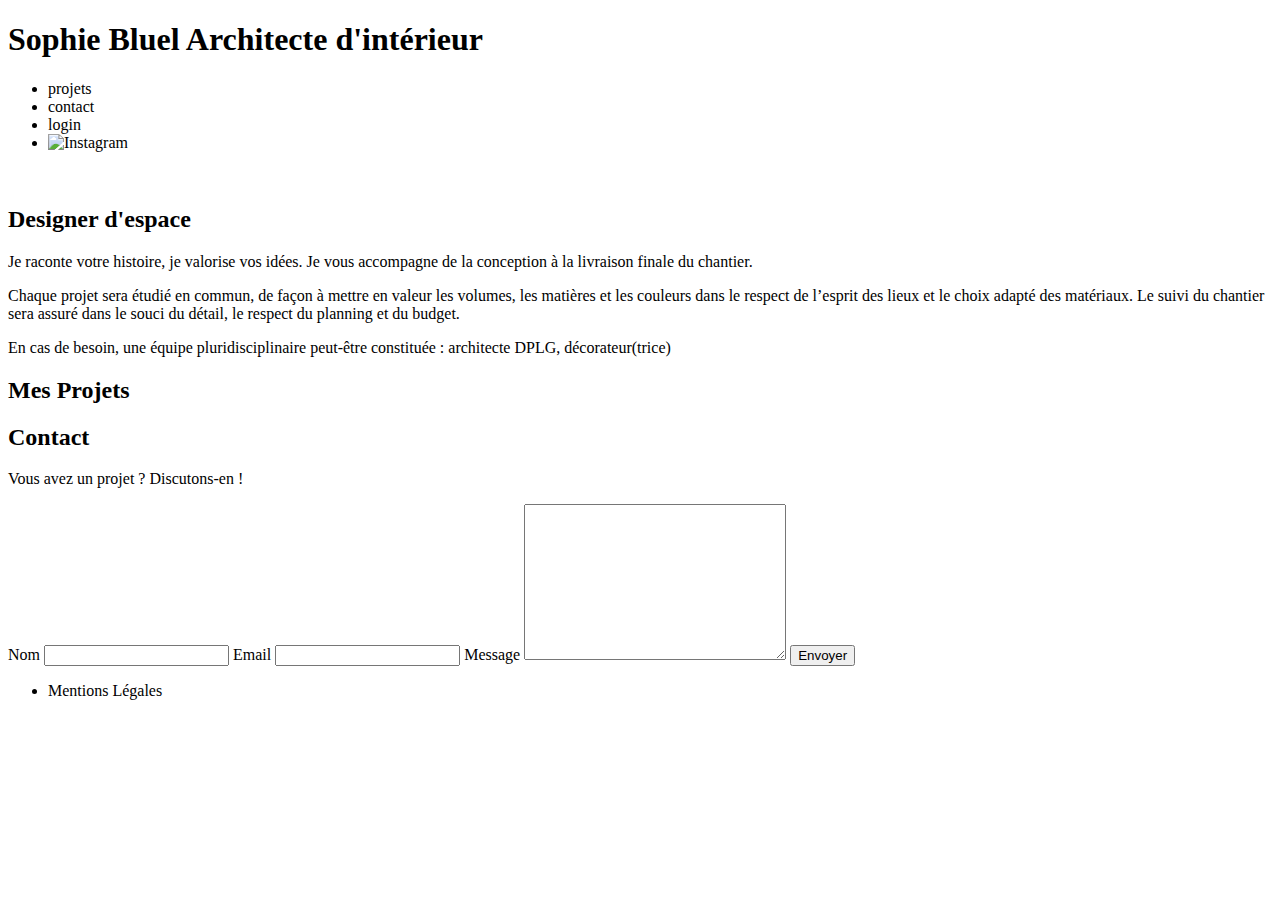
==== FrontEnd/index.html @ 41920a63 "first commit" ====
<!DOCTYPE html>
<html lang="fr">
<head>
	<meta charset="UTF-8">
	<title>Sophie Bluel - Architecte d'intérieur</title>
	<meta name="viewport" content="width=device-width, initial-scale=1.0">
	<link rel="preconnect" href="https://fonts.googleapis.com">
	<link rel="preconnect" href="https://fonts.gstatic.com" crossorigin>
	<link href="https://fonts.googleapis.com/css2?family=Syne:wght@700;800&family=Work+Sans&display=swap" rel="stylesheet">
	<meta name="description" content="">
	<link rel="stylesheet" href="./assets/style.css">
</head>
<body>
<header>
	<h1>Sophie Bluel <span>Architecte d'intérieur</span></h1>
	<nav>
		<ul>
			<li>projets</li>
			<li>contact</li>
			<li>login</li>
			<li><img src="./assets/icons/instagram.png" alt="Instagram"></li>
		</ul>
	</nav>
</header>
<main>
	<section id="introduction">
		<figure>
			<img src="./assets/images/sophie-bluel.png" alt="">
		</figure>
		<article>
			<h2>Designer d'espace</h2>
			<p>Je raconte votre histoire, je valorise vos idées. Je vous accompagne de la conception à la livraison finale du chantier.</p>
			<p>Chaque projet sera étudié en commun, de façon à mettre en valeur les volumes, les matières et les couleurs dans le respect de l’esprit des lieux et le choix adapté des matériaux. Le suivi du chantier sera assuré dans le souci du détail, le respect du planning et du budget.</p>
			<p>En cas de besoin, une équipe pluridisciplinaire peut-être constituée : architecte DPLG, décorateur(trice)</p>
		</article>
	</section>
	<section id="portfolio">
		<h2>Mes Projets</h2>
		<div class="gallery">
			<!--
			<figure>
				<img src="assets/images/abajour-tahina.png" alt="Abajour Tahina">
				<figcaption>Abajour Tahina</figcaption>
			</figure>
			<figure>
				<img src="assets/images/appartement-paris-v.png" alt="Appartement Paris V">
				<figcaption>Appartement Paris V</figcaption>
			</figure>
			<figure>
				<img src="assets/images/restaurant-sushisen-londres.png" alt="Restaurant Sushisen - Londres">
				<figcaption>Restaurant Sushisen - Londres</figcaption>
			</figure>
			<figure>
				<img src="assets/images/la-balisiere.png" alt="Villa “La Balisiere” - Port Louis">
				<figcaption>Villa “La Balisiere” - Port Louis</figcaption>
			</figure>
			<figure>
				<img src="assets/images/structures-thermopolis.png" alt="Structures Thermopolis">
				<figcaption>Structures Thermopolis</figcaption>
			</figure>
			<figure>
				<img src="assets/images/appartement-paris-x.png" alt="Appartement Paris X">
				<figcaption>Appartement Paris X</figcaption>
			</figure>
			<figure>
				<img src="assets/images/le-coteau-cassis.png" alt="Pavillon “Le coteau” - Cassis">
				<figcaption>Pavillon “Le coteau” - Cassis</figcaption>
			</figure>
			<figure>
				<img src="assets/images/villa-ferneze.png" alt="Villa Ferneze - Isola d’Elba">
				<figcaption>Villa Ferneze - Isola d’Elba</figcaption>
			</figure>
			<figure>
				<img src="assets/images/appartement-paris-xviii.png" alt="Appartement Paris XVIII">
				<figcaption>Appartement Paris XVIII</figcaption>
			</figure>
			<figure>
				<img src="assets/images/bar-lullaby-paris.png" alt="Bar “Lullaby” - Paris">
				<figcaption>Bar “Lullaby” - Paris</figcaption>
			</figure>
			<figure>
				<img src="assets/images/hotel-first-arte-new-delhi.png" alt="Hotel First Arte - New Delhi">
				<figcaption>Hotel First Arte - New Delhi</figcaption>
			</figure>
			-->
		</div>
	</section>
	<section id="contact">
		<h2>Contact</h2>
		<p>Vous avez un projet ? Discutons-en !</p>
		<form action="#" method="post">
			<label for="name">Nom</label>
			<input type="text" name="name" id="name">
			<label for="email">Email</label>
			<input type="email" name="email" id="email">
			<label for="message">Message</label>
			<textarea name="message" id="message" cols="30" rows="10"></textarea>
			<input type="submit" value="Envoyer">
		</form>
	</section>
</main>

<footer>
	<nav>
		<ul>
			<li>Mentions Légales</li>
		</ul>
	</nav>
</footer>
</body>
</html>
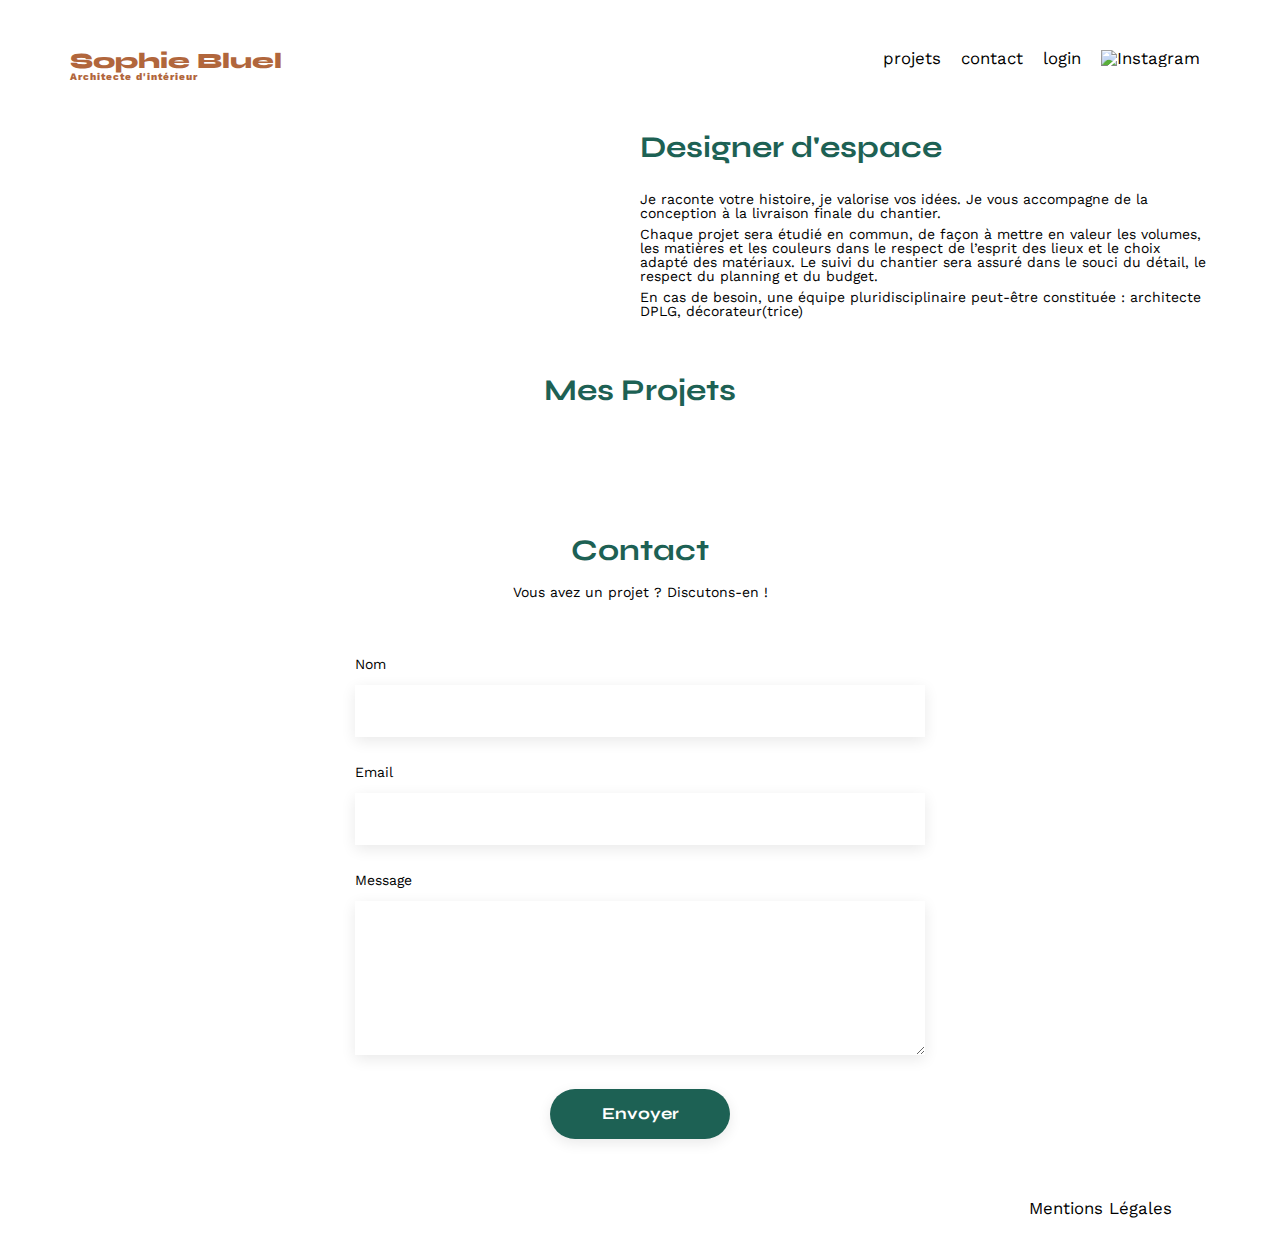
==== commit a7b77f0b: "affichage des boutons par catégories" ====
--- a/FrontEnd/index.html
+++ b/FrontEnd/index.html
@@ -9,6 +9,7 @@
 	<link href="https://fonts.googleapis.com/css2?family=Syne:wght@700;800&family=Work+Sans&display=swap" rel="stylesheet">
 	<meta name="description" content="">
 	<link rel="stylesheet" href="./assets/style.css">
+	<script src="JS/scripts.js" defer></script>
 </head>
 <body>
 <header>
@@ -36,54 +37,12 @@
 	</section>
 	<section id="portfolio">
 		<h2>Mes Projets</h2>
-		<div class="gallery">
-			<!--
-			<figure>
-				<img src="assets/images/abajour-tahina.png" alt="Abajour Tahina">
-				<figcaption>Abajour Tahina</figcaption>
-			</figure>
-			<figure>
-				<img src="assets/images/appartement-paris-v.png" alt="Appartement Paris V">
-				<figcaption>Appartement Paris V</figcaption>
-			</figure>
-			<figure>
-				<img src="assets/images/restaurant-sushisen-londres.png" alt="Restaurant Sushisen - Londres">
-				<figcaption>Restaurant Sushisen - Londres</figcaption>
-			</figure>
-			<figure>
-				<img src="assets/images/la-balisiere.png" alt="Villa “La Balisiere” - Port Louis">
-				<figcaption>Villa “La Balisiere” - Port Louis</figcaption>
-			</figure>
-			<figure>
-				<img src="assets/images/structures-thermopolis.png" alt="Structures Thermopolis">
-				<figcaption>Structures Thermopolis</figcaption>
-			</figure>
-			<figure>
-				<img src="assets/images/appartement-paris-x.png" alt="Appartement Paris X">
-				<figcaption>Appartement Paris X</figcaption>
-			</figure>
-			<figure>
-				<img src="assets/images/le-coteau-cassis.png" alt="Pavillon “Le coteau” - Cassis">
-				<figcaption>Pavillon “Le coteau” - Cassis</figcaption>
-			</figure>
-			<figure>
-				<img src="assets/images/villa-ferneze.png" alt="Villa Ferneze - Isola d’Elba">
-				<figcaption>Villa Ferneze - Isola d’Elba</figcaption>
-			</figure>
-			<figure>
-				<img src="assets/images/appartement-paris-xviii.png" alt="Appartement Paris XVIII">
-				<figcaption>Appartement Paris XVIII</figcaption>
-			</figure>
-			<figure>
-				<img src="assets/images/bar-lullaby-paris.png" alt="Bar “Lullaby” - Paris">
-				<figcaption>Bar “Lullaby” - Paris</figcaption>
-			</figure>
-			<figure>
-				<img src="assets/images/hotel-first-arte-new-delhi.png" alt="Hotel First Arte - New Delhi">
-				<figcaption>Hotel First Arte - New Delhi</figcaption>
-			</figure>
-			-->
+		<div id="categories-menu">
+			<!-- Container pour les boutons de catégories -->
+		
 		</div>
+		
+		<div class="gallery" id="gallery"></div>
 	</section>
 	<section id="contact">
 		<h2>Contact</h2>
--- a/FrontEnd/assets/style.css
+++ b/FrontEnd/assets/style.css
@@ -0,0 +1,221 @@
+/* http://meyerweb.com/eric/tools/css/reset/
+   v2.0 | 20110126
+   License: none (public domain)
+*/
+
+html, body, div, span, applet, object, iframe,
+h1, h2, h3, h4, h5, h6, p, blockquote, pre,
+a, abbr, acronym, address, big, cite, code,
+del, dfn, em, img, ins, kbd, q, s, samp,
+small, strike, strong, sub, sup, tt, var,
+b, u, i, center,
+dl, dt, dd, ol, ul, li,
+fieldset, form, label, legend,
+table, caption, tbody, tfoot, thead, tr, th, td,
+article, aside, canvas, details, embed,
+figure, figcaption, footer, header, hgroup,
+menu, nav, output, ruby, section, summary,
+time, mark, audio, video {
+	margin: 0;
+	padding: 0;
+	border: 0;
+	font-size: 100%;
+	font: inherit;
+	vertical-align: baseline;
+}
+/* HTML5 display-role reset for older browsers */
+article, aside, details, figcaption, figure,
+footer, header, hgroup, menu, nav, section {
+	display: block;
+}
+body {
+	line-height: 1;
+}
+ol, ul {
+	list-style: none;
+}
+blockquote, q {
+	quotes: none;
+}
+blockquote:before, blockquote:after,
+q:before, q:after {
+	content: '';
+	content: none;
+}
+table {
+	border-collapse: collapse;
+	border-spacing: 0;
+}
+/** end reset css**/
+body {
+	max-width: 1140px;
+	margin:auto;
+	font-family: 'Work Sans' ;
+	font-size: 14px;
+}
+header {
+	display: flex;
+	justify-content: space-between;
+	margin: 50px 0
+}
+section {
+	margin: 50px 0
+}
+
+h1{
+	display: flex;
+	flex-direction: column;
+	font-family: 'Syne';
+	font-size: 22px;
+	font-weight: 800;
+	color: #B1663C
+}
+
+h1 > span {
+	font-family: 'Work Sans';
+	font-size:10px;
+	letter-spacing: 0.1em;
+;
+}
+
+h2{
+	font-family: 'Syne';
+	font-weight: 700;
+	font-size: 30px;
+	color: #1D6154
+}
+nav ul {
+	display: flex;
+	align-items: center;
+	list-style-type: none;
+
+}
+nav li {
+	padding: 0 10px;
+	font-size: 1.2em;
+}
+
+li:hover {
+	color: #B1663C;
+}
+#introduction {
+	display: flex;
+	align-items: center;
+}
+#introduction figure {
+	flex: 1
+}
+#introduction img {
+	display: block;
+	margin: auto;
+	width: 80%;
+}
+
+#introduction article {
+	flex: 1
+}
+#introduction h2 {
+	margin-bottom: 1em;
+}
+
+#introduction p {
+	margin-bottom: 0.5em;
+}
+#portfolio h2 {
+	text-align: center;
+	margin-bottom: 1em;
+}
+
+/* les boutons de catégories */
+
+#categories-menu {
+	display: flex;
+	justify-content: center;
+	margin-bottom: 50px;
+  }
+  #categories-menu button {
+	background-color: transparent;
+	border: 2px solid #1D6154;
+	color: #1D6154;
+	border-radius: 20px;
+	padding: 10px 20px;
+	margin: 0 10px;
+	cursor: pointer;
+	font-family: 'Syne';
+	font-weight: 700;
+  }
+
+  #categories-menu button.active,
+#categories-menu button:hover {
+	background-color: #1D6154;
+	color: white;
+  }
+
+
+
+
+
+
+
+
+.gallery {
+	width: 100%;
+	display: grid;
+	grid-template-columns: 1fr 1fr 1fr;
+	grid-column-gap: 20px;
+	grid-row-gap: 20px;
+}
+
+.gallery img {
+	width: 100%;
+
+}
+#contact {
+	width: 50%;
+margin: auto;
+}
+#contact > * {
+	text-align: center;
+
+}
+#contact h2{
+	margin-bottom: 20px;
+}
+#contact form {
+	text-align: left;
+	margin-top:30px;
+	display: flex;
+	flex-direction: column;
+}
+
+#contact input {
+	height: 50px;
+	font-size: 1.2em;
+	border: none;
+	box-shadow: 0px 4px 14px rgba(0, 0, 0, 0.09);
+}
+#contact label {
+	margin: 2em 0 1em 0;
+}
+#contact textarea {
+	border: none;
+	box-shadow: 0px 4px 14px rgba(0, 0, 0, 0.09);
+}
+
+input[type="submit"]{
+	font-family: 'Syne';
+	font-weight: 700;
+	color: white;
+	background-color: #1D6154;
+	margin : 2em auto ;
+	width: 180px;
+	text-align: center;
+	border-radius: 60px ;
+}
+
+footer nav ul {
+	display: flex;
+	justify-content: flex-end;
+	margin: 2em
+}
+
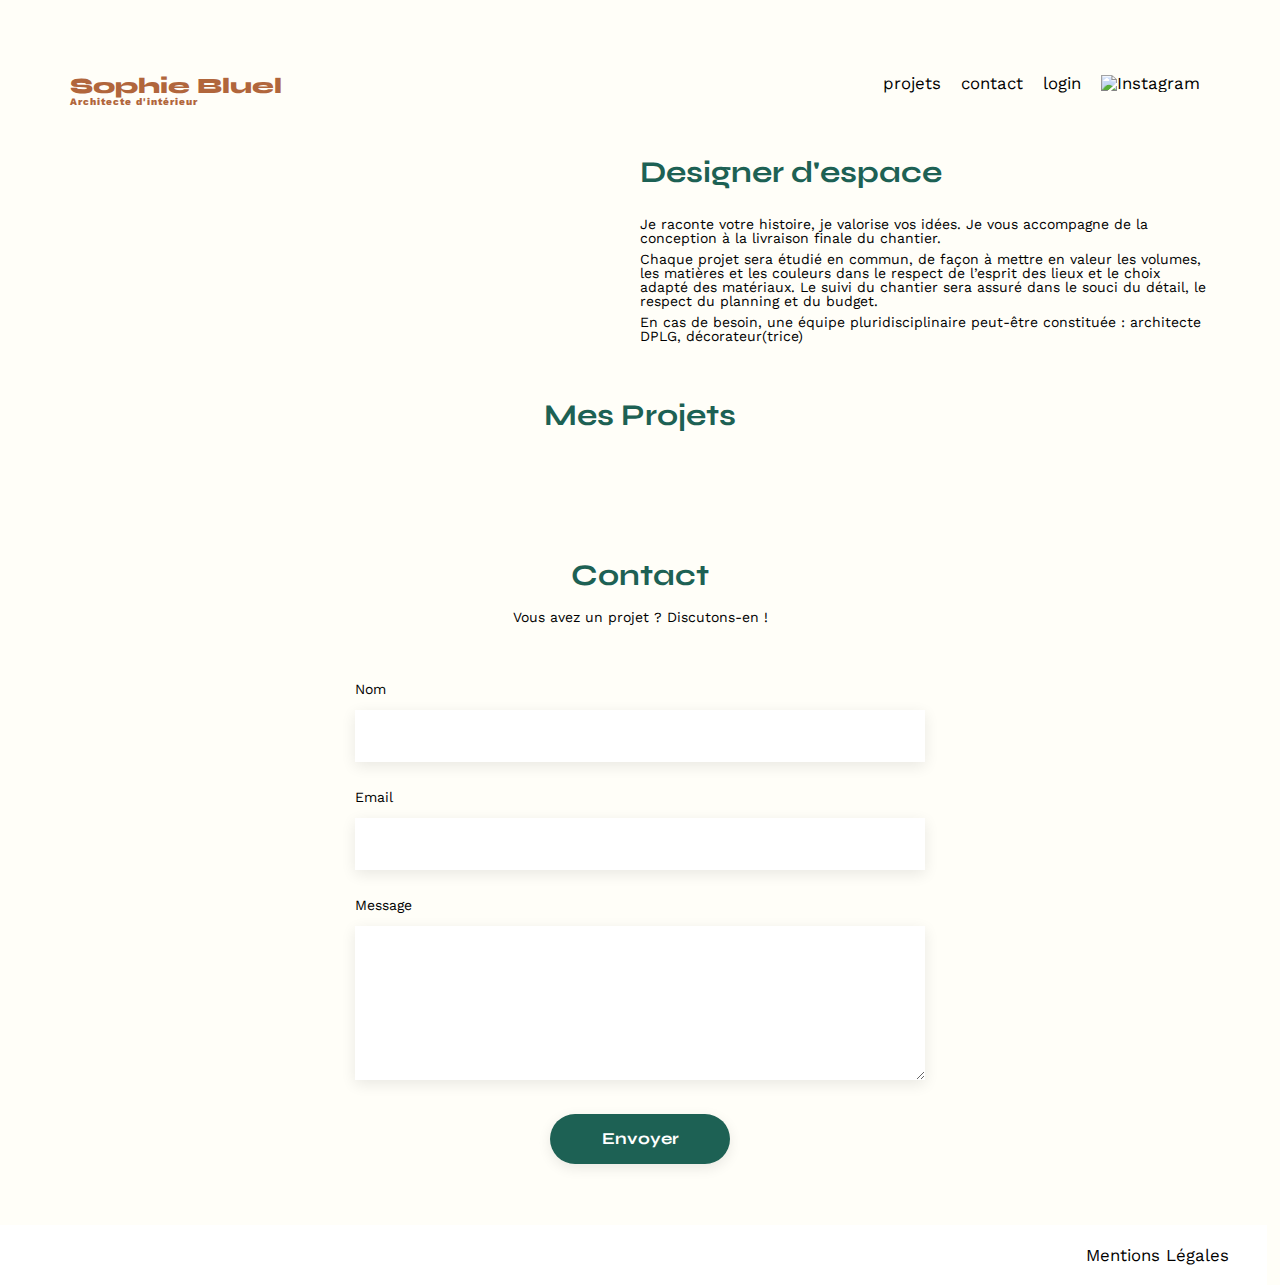
==== commit b1123836: "création de la page login" ====
--- a/FrontEnd/index.html
+++ b/FrontEnd/index.html
@@ -16,9 +16,9 @@
 	<h1>Sophie Bluel <span>Architecte d'intérieur</span></h1>
 	<nav>
 		<ul>
-			<li>projets</li>
-			<li>contact</li>
-			<li>login</li>
+			<li><a href="index.html">projets</a></li>
+			<li><a href="#contact">contact</a></li>
+			<li><a href="login.html" id="logBtn">login</a></li>
 			<li><img src="./assets/icons/instagram.png" alt="Instagram"></li>
 		</ul>
 	</nav>
--- a/FrontEnd/assets/style.css
+++ b/FrontEnd/assets/style.css
@@ -22,7 +22,35 @@
 	font-size: 100%;
 	font: inherit;
 	vertical-align: baseline;
-}
+	text-decoration: inherit;
+	color: inherit;
+}
+
+body{
+	background-color: #FFFEF8
+}
+footer{
+	width: 99vw;
+		background-color: white;
+		height: 60px;
+		position: relative;
+		left: 50%;
+		right: 50%;
+		margin-left: -50vw;
+		margin-right: -50vw;
+		margin-top: 20px;
+	}
+	footer nav ul {
+		display: flex;
+		justify-content: center;
+		align-items: center;
+		list-style: none;
+	}
+	
+	footer nav ul {
+		
+		height: 60px;
+	}
 /* HTML5 display-role reset for older browsers */
 article, aside, details, figcaption, figure,
 footer, header, hgroup, menu, nav, section {
@@ -52,6 +80,7 @@
 	margin:auto;
 	font-family: 'Work Sans' ;
 	font-size: 14px;
+	margin-top: 75px;
 }
 header {
 	display: flex;
